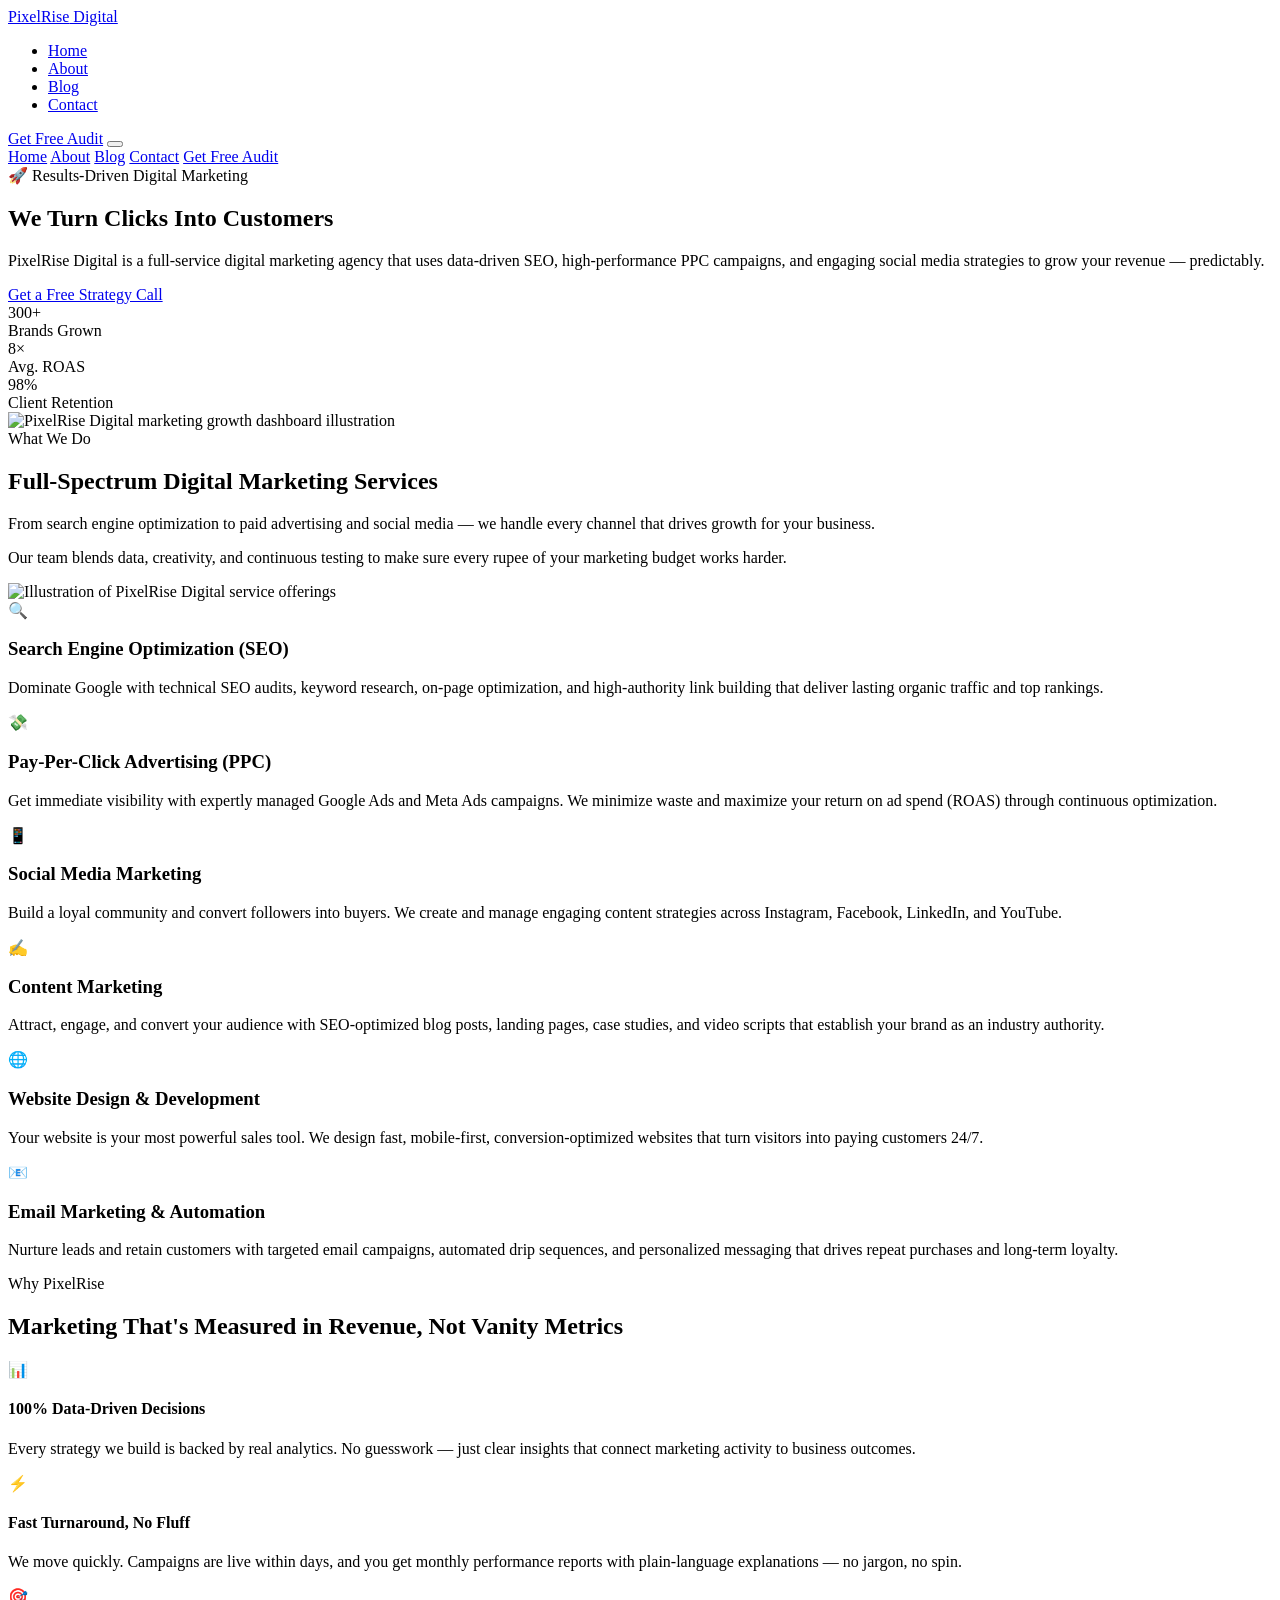
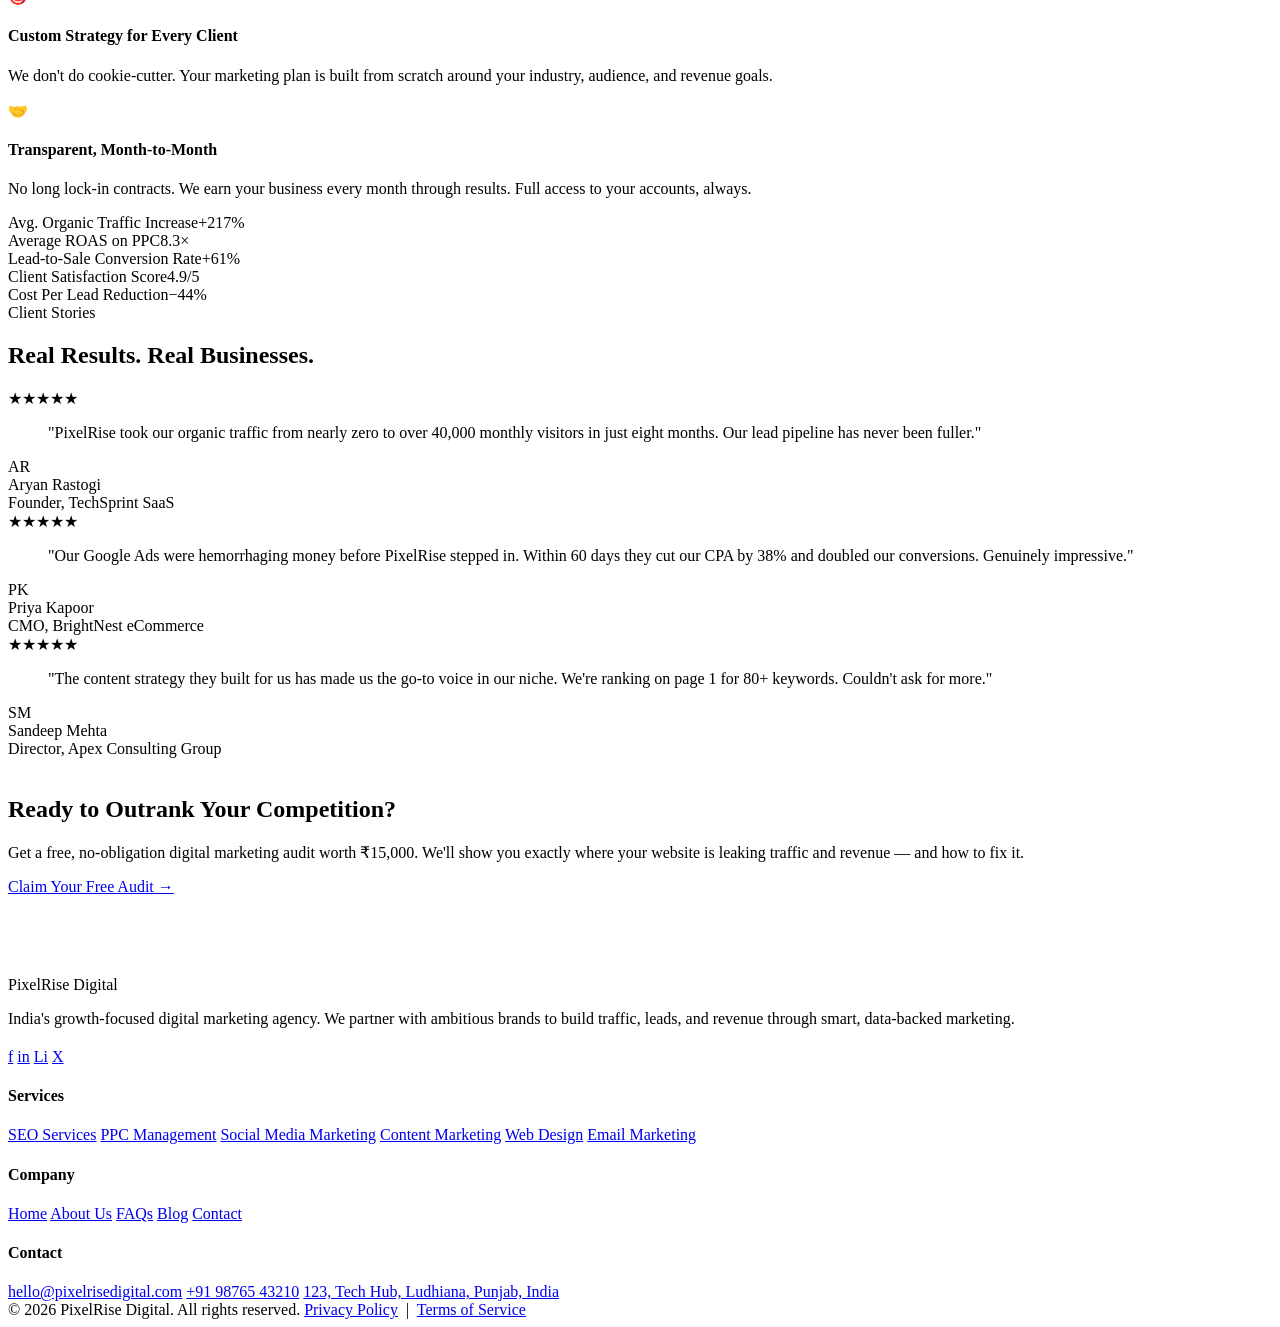
==== index.html @ 0e66df7d "Add files via upload" ====
<!DOCTYPE html>
<html lang="en">
<head>
  <meta charset="UTF-8" />
  <meta name="viewport" content="width=device-width, initial-scale=1.0" />
  <!-- SEO Meta Tags -->
  <title>PixelRise Digital | Top Digital Marketing Agency | SEO, PPC & Social Media</title>
  <meta name="description" content="PixelRise Digital is a leading digital marketing agency offering expert SEO, PPC management, social media marketing, content marketing, and web design services that drive real business growth." />
  <meta name="keywords" content="digital marketing agency, SEO services, PPC management, social media marketing, content marketing, online marketing, search engine optimization, Google Ads, performance marketing, lead generation, digital advertising, brand strategy" />
  <meta name="robots" content="index, follow" />
  <meta name="author" content="PixelRise Digital" />
  <!-- Open Graph -->
  <meta property="og:title" content="PixelRise Digital | Digital Marketing Agency" />
  <meta property="og:description" content="Grow your business with data-driven digital marketing. SEO, PPC, social media, content & more." />
  <meta property="og:type" content="website" />
  <meta property="og:url" content="https://www.pixelrisedigital.com" />
  <!-- Canonical -->
  <link rel="canonical" href="https://www.pixelrisedigital.com/" />
  <!-- Stylesheet -->
  <link rel="stylesheet" href="css/style.css" />
  <!-- Structured Data: Organization -->
  <script type="application/ld+json">
  {
    "@context": "https://schema.org",
    "@type": "Organization",
    "name": "PixelRise Digital",
    "url": "https://www.pixelrisedigital.com",
    "logo": "https://www.pixelrisedigital.com/logo.png",
    "description": "Full-service digital marketing agency specializing in SEO, PPC, social media marketing, and content strategy.",
    "contactPoint": {
      "@type": "ContactPoint",
      "telephone": "+91-98765-43210",
      "contactType": "customer service"
    }
  }
  </script>
</head>
<body>

  <!-- ===== NAVIGATION ===== -->
  <nav>
    <div class="container nav-inner">
      <a href="index.html" class="logo">Pixel<span>Rise</span> Digital</a>
      <ul class="nav-links">
        <li><a href="index.html" class="active">Home</a></li>
        <li><a href="about.html">About</a></li>
        <li><a href="blog.html">Blog</a></li>
        <li><a href="contact.html">Contact</a></li>
      </ul>
      <a href="contact.html" class="btn btn-primary nav-cta">Get Free Audit</a>
      <button class="hamburger" aria-label="Open menu">
        <span></span><span></span><span></span>
      </button>
    </div>
    <div class="mobile-menu">
      <a href="index.html">Home</a>
      <a href="about.html">About</a>
      <a href="blog.html">Blog</a>
      <a href="contact.html">Contact</a>
      <a href="contact.html" class="btn btn-primary" style="margin-top:12px;justify-content:center;">Get Free Audit</a>
    </div>
  </nav>

  <main>

    <!-- ===== HERO ===== -->
    <section class="hero">
      <div class="hero-inner">
        <div class="hero-text">
          <div class="badge">🚀 Results-Driven Digital Marketing</div>
          <h1>We Turn Clicks Into <span>Customers</span></h1>
          <p>PixelRise Digital is a full-service digital marketing agency that uses data-driven SEO, high-performance PPC campaigns, and engaging social media strategies to grow your revenue — predictably.</p>
          <div class="hero-btns">
            <a href="contact.html" class="btn btn-primary">Get a Free Strategy Call</a>
            <a href="about.html" class="btn btn-outline" style="border-color:rgba(255,255,255,.4);color:#fff;">See How We Work</a>
          </div>
          <div class="hero-stats">
            <div class="stat-item">
              <div class="stat-number">300+</div>
              <div class="stat-label">Brands Grown</div>
            </div>
            <div class="stat-item">
              <div class="stat-number">8×</div>
              <div class="stat-label">Avg. ROAS</div>
            </div>
            <div class="stat-item">
              <div class="stat-number">98%</div>
              <div class="stat-label">Client Retention</div>
            </div>
          </div>
        </div>
        <div class="hero-image-wrap">
          <img src="images/hero-illustration.svg" alt="PixelRise Digital marketing growth dashboard illustration" width="600" height="500" />
        </div>
      </div>
    </section>

    <!-- ===== SERVICES ===== -->
    <section class="section">
      <div class="container">
        <div class="services-img-grid">
          <div class="services-img-text">
            <div class="badge">What We Do</div>
            <h2>Full-Spectrum Digital Marketing Services</h2>
            <p>From search engine optimization to paid advertising and social media — we handle every channel that drives growth for your business.</p>
            <p>Our team blends data, creativity, and continuous testing to make sure every rupee of your marketing budget works harder.</p>
          </div>
          <div class="services-img-wrap">
            <img src="images/services-illustration.svg" alt="Illustration of PixelRise Digital service offerings" width="500" height="420" />
          </div>
        </div>

        <div class="services-grid">
          <div class="service-card">
            <div class="service-icon">🔍</div>
            <h3>Search Engine Optimization (SEO)</h3>
            <p>Dominate Google with technical SEO audits, keyword research, on-page optimization, and high-authority link building that deliver lasting organic traffic and top rankings.</p>
          </div>
          <div class="service-card">
            <div class="service-icon">💸</div>
            <h3>Pay-Per-Click Advertising (PPC)</h3>
            <p>Get immediate visibility with expertly managed Google Ads and Meta Ads campaigns. We minimize waste and maximize your return on ad spend (ROAS) through continuous optimization.</p>
          </div>
          <div class="service-card">
            <div class="service-icon">📱</div>
            <h3>Social Media Marketing</h3>
            <p>Build a loyal community and convert followers into buyers. We create and manage engaging content strategies across Instagram, Facebook, LinkedIn, and YouTube.</p>
          </div>
          <div class="service-card">
            <div class="service-icon">✍️</div>
            <h3>Content Marketing</h3>
            <p>Attract, engage, and convert your audience with SEO-optimized blog posts, landing pages, case studies, and video scripts that establish your brand as an industry authority.</p>
          </div>
          <div class="service-card">
            <div class="service-icon">🌐</div>
            <h3>Website Design & Development</h3>
            <p>Your website is your most powerful sales tool. We design fast, mobile-first, conversion-optimized websites that turn visitors into paying customers 24/7.</p>
          </div>
          <div class="service-card">
            <div class="service-icon">📧</div>
            <h3>Email Marketing & Automation</h3>
            <p>Nurture leads and retain customers with targeted email campaigns, automated drip sequences, and personalized messaging that drives repeat purchases and long-term loyalty.</p>
          </div>
        </div>
      </div>
    </section>

    <!-- ===== WHY US ===== -->
    <section class="section section-alt">
      <div class="container">
        <div class="badge">Why PixelRise</div>
        <h2>Marketing That's Measured in Revenue, Not Vanity Metrics</h2>
        <div class="why-grid">
          <div class="why-list">
            <div class="why-item">
              <div class="why-icon">📊</div>
              <div>
                <h4>100% Data-Driven Decisions</h4>
                <p>Every strategy we build is backed by real analytics. No guesswork — just clear insights that connect marketing activity to business outcomes.</p>
              </div>
            </div>
            <div class="why-item">
              <div class="why-icon">⚡</div>
              <div>
                <h4>Fast Turnaround, No Fluff</h4>
                <p>We move quickly. Campaigns are live within days, and you get monthly performance reports with plain-language explanations — no jargon, no spin.</p>
              </div>
            </div>
            <div class="why-item">
              <div class="why-icon">🎯</div>
              <div>
                <h4>Custom Strategy for Every Client</h4>
                <p>We don't do cookie-cutter. Your marketing plan is built from scratch around your industry, audience, and revenue goals.</p>
              </div>
            </div>
            <div class="why-item">
              <div class="why-icon">🤝</div>
              <div>
                <h4>Transparent, Month-to-Month</h4>
                <p>No long lock-in contracts. We earn your business every month through results. Full access to your accounts, always.</p>
              </div>
            </div>
          </div>
          <div class="why-visual">
            <div class="result-row"><span class="result-label">Avg. Organic Traffic Increase</span><span class="result-val">+217%</span></div>
            <div class="result-row"><span class="result-label">Average ROAS on PPC</span><span class="result-val">8.3×</span></div>
            <div class="result-row"><span class="result-label">Lead-to-Sale Conversion Rate</span><span class="result-val">+61%</span></div>
            <div class="result-row"><span class="result-label">Client Satisfaction Score</span><span class="result-val">4.9/5</span></div>
            <div class="result-row"><span class="result-label">Cost Per Lead Reduction</span><span class="result-val">−44%</span></div>
          </div>
        </div>
      </div>
    </section>

    <!-- ===== TESTIMONIALS ===== -->
    <section class="section">
      <div class="container">
        <div class="badge">Client Stories</div>
        <h2>Real Results. Real Businesses.</h2>
        <div class="testimonials-grid">
          <div class="testi-card">
            <div class="stars">★★★★★</div>
            <blockquote>"PixelRise took our organic traffic from nearly zero to over 40,000 monthly visitors in just eight months. Our lead pipeline has never been fuller."</blockquote>
            <div class="testi-author">
              <div class="avatar">AR</div>
              <div>
                <div class="testi-name">Aryan Rastogi</div>
                <div class="testi-role">Founder, TechSprint SaaS</div>
              </div>
            </div>
          </div>
          <div class="testi-card">
            <div class="stars">★★★★★</div>
            <blockquote>"Our Google Ads were hemorrhaging money before PixelRise stepped in. Within 60 days they cut our CPA by 38% and doubled our conversions. Genuinely impressive."</blockquote>
            <div class="testi-author">
              <div class="avatar">PK</div>
              <div>
                <div class="testi-name">Priya Kapoor</div>
                <div class="testi-role">CMO, BrightNest eCommerce</div>
              </div>
            </div>
          </div>
          <div class="testi-card">
            <div class="stars">★★★★★</div>
            <blockquote>"The content strategy they built for us has made us the go-to voice in our niche. We're ranking on page 1 for 80+ keywords. Couldn't ask for more."</blockquote>
            <div class="testi-author">
              <div class="avatar">SM</div>
              <div>
                <div class="testi-name">Sandeep Mehta</div>
                <div class="testi-role">Director, Apex Consulting Group</div>
              </div>
            </div>
          </div>
        </div>
      </div>
    </section>

    <!-- ===== CTA BANNER ===== -->
    <div class="container" style="padding-bottom:80px;">
      <div class="cta-banner">
        <div class="badge" style="background:rgba(255,255,255,.1);color:#fff;">Limited Spots Available</div>
        <h2>Ready to Outrank Your Competition?</h2>
        <p>Get a free, no-obligation digital marketing audit worth ₹15,000. We'll show you exactly where your website is leaking traffic and revenue — and how to fix it.</p>
        <a href="contact.html" class="btn btn-primary">Claim Your Free Audit →</a>
      </div>
    </div>

  </main>

  <!-- ===== FOOTER ===== -->
  <footer>
    <div class="container">
      <div class="footer-grid">
        <div class="footer-brand">
          <span class="logo">Pixel<span>Rise</span> Digital</span>
          <p>India's growth-focused digital marketing agency. We partner with ambitious brands to build traffic, leads, and revenue through smart, data-backed marketing.</p>
          <div class="social-links" style="margin-top:20px;">
            <a href="#" class="social-link" aria-label="Facebook">f</a>
            <a href="#" class="social-link" aria-label="Instagram">in</a>
            <a href="#" class="social-link" aria-label="LinkedIn">Li</a>
            <a href="#" class="social-link" aria-label="Twitter">X</a>
          </div>
        </div>
        <div class="footer-col">
          <h4>Services</h4>
          <a href="index.html#services">SEO Services</a>
          <a href="index.html#services">PPC Management</a>
          <a href="index.html#services">Social Media Marketing</a>
          <a href="index.html#services">Content Marketing</a>
          <a href="index.html#services">Web Design</a>
          <a href="index.html#services">Email Marketing</a>
        </div>
        <div class="footer-col">
          <h4>Company</h4>
          <a href="index.html">Home</a>
          <a href="about.html">About Us</a>
          <a href="about.html#faq">FAQs</a>
          <a href="blog.html">Blog</a>
          <a href="contact.html">Contact</a>
        </div>
        <div class="footer-col">
          <h4>Contact</h4>
          <a href="mailto:hello@pixelrisedigital.com">hello@pixelrisedigital.com</a>
          <a href="tel:+919876543210">+91 98765 43210</a>
          <a href="#">123, Tech Hub, Ludhiana, Punjab, India</a>
        </div>
      </div>
      <div class="footer-bottom">
        <span>© 2026 PixelRise Digital. All rights reserved.</span>
        <span>
          <a href="#">Privacy Policy</a> &nbsp;|&nbsp; <a href="#">Terms of Service</a>
        </span>
      </div>
    </div>
  </footer>

  <script src="js/main.js"></script>
</body>
</html>
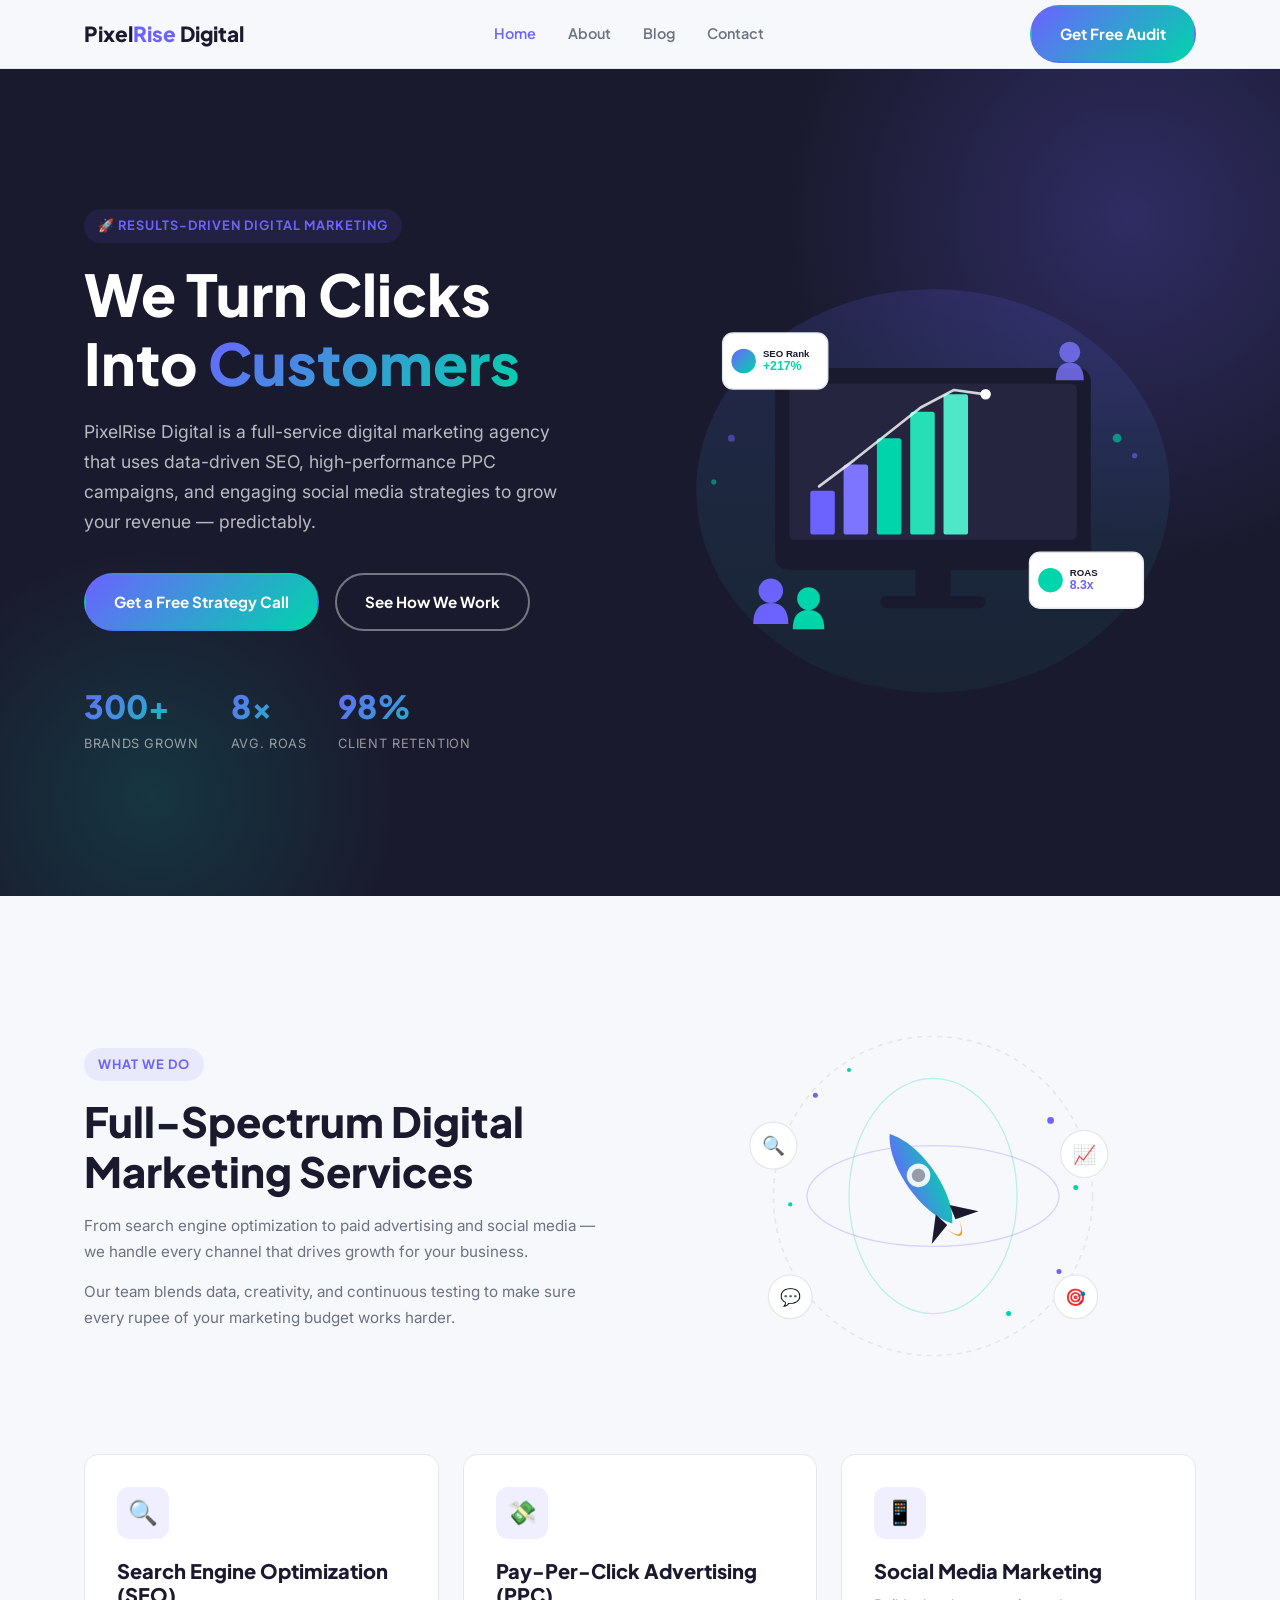
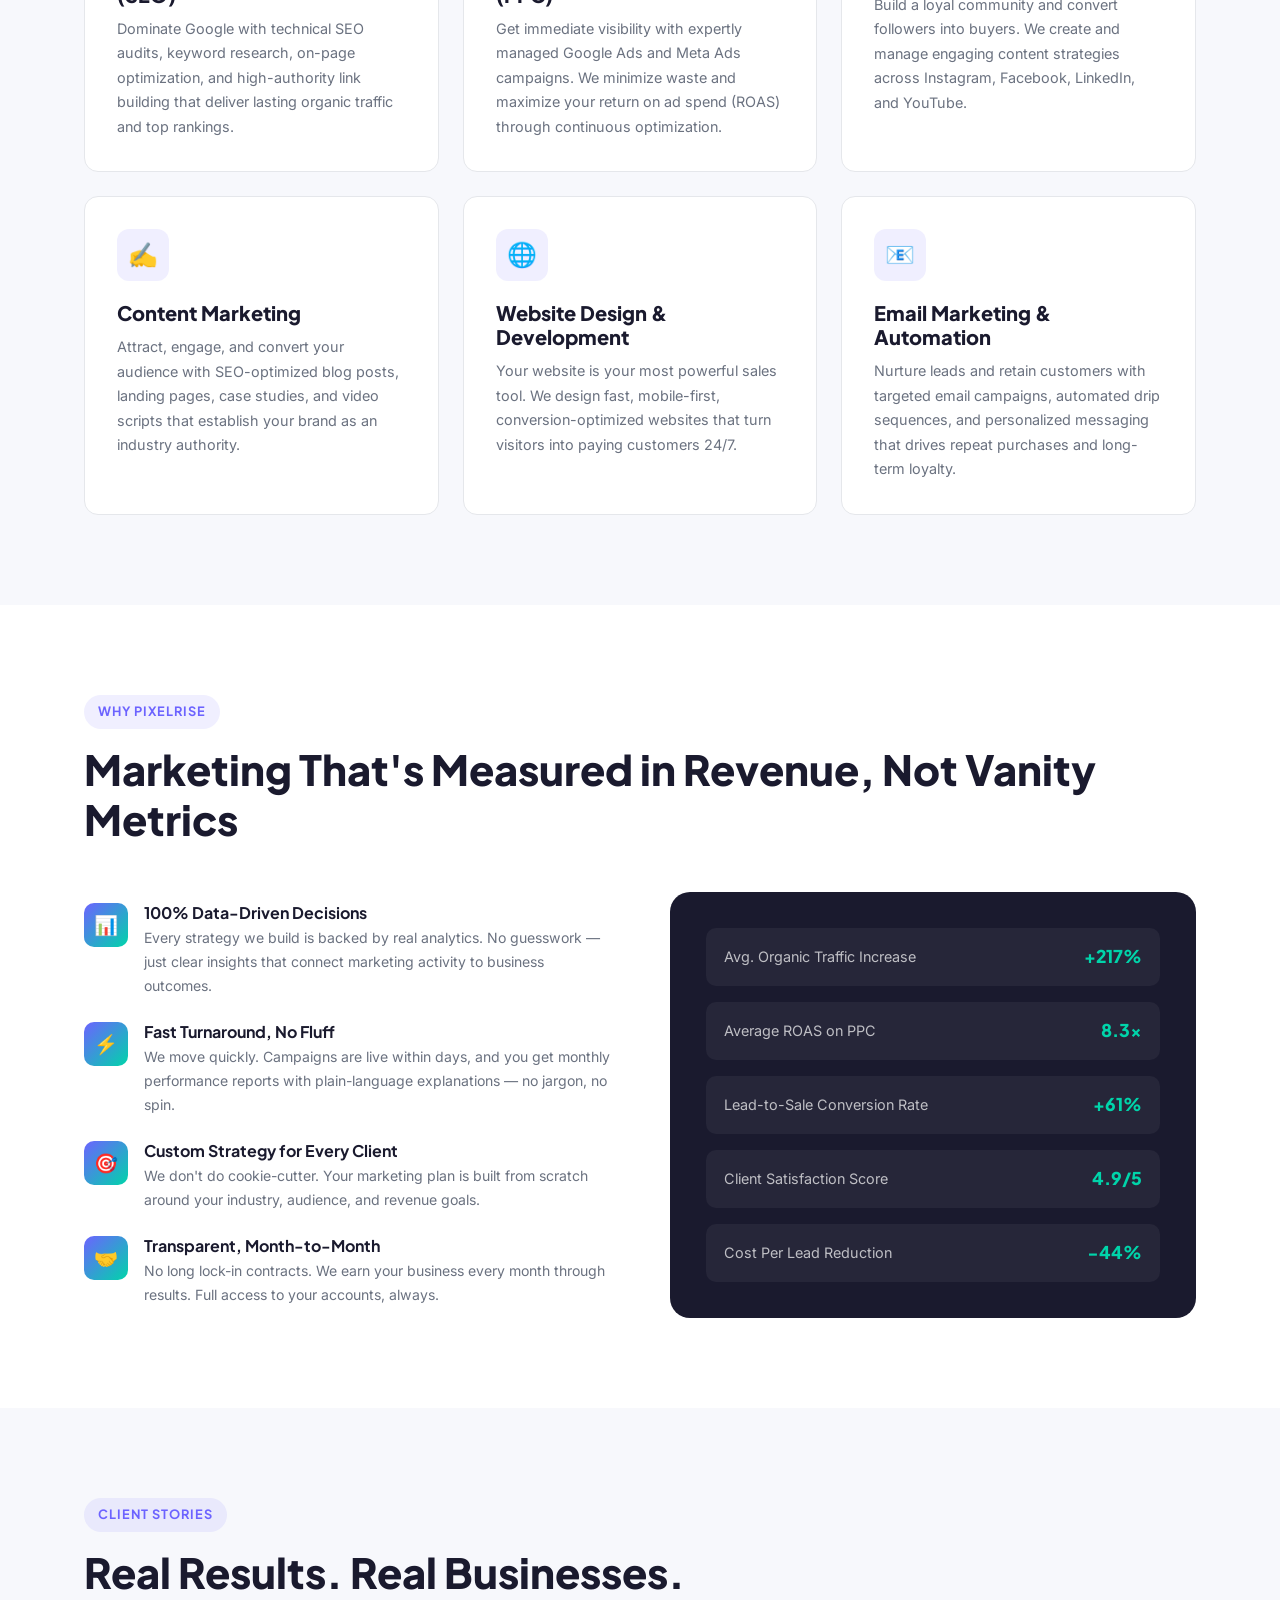
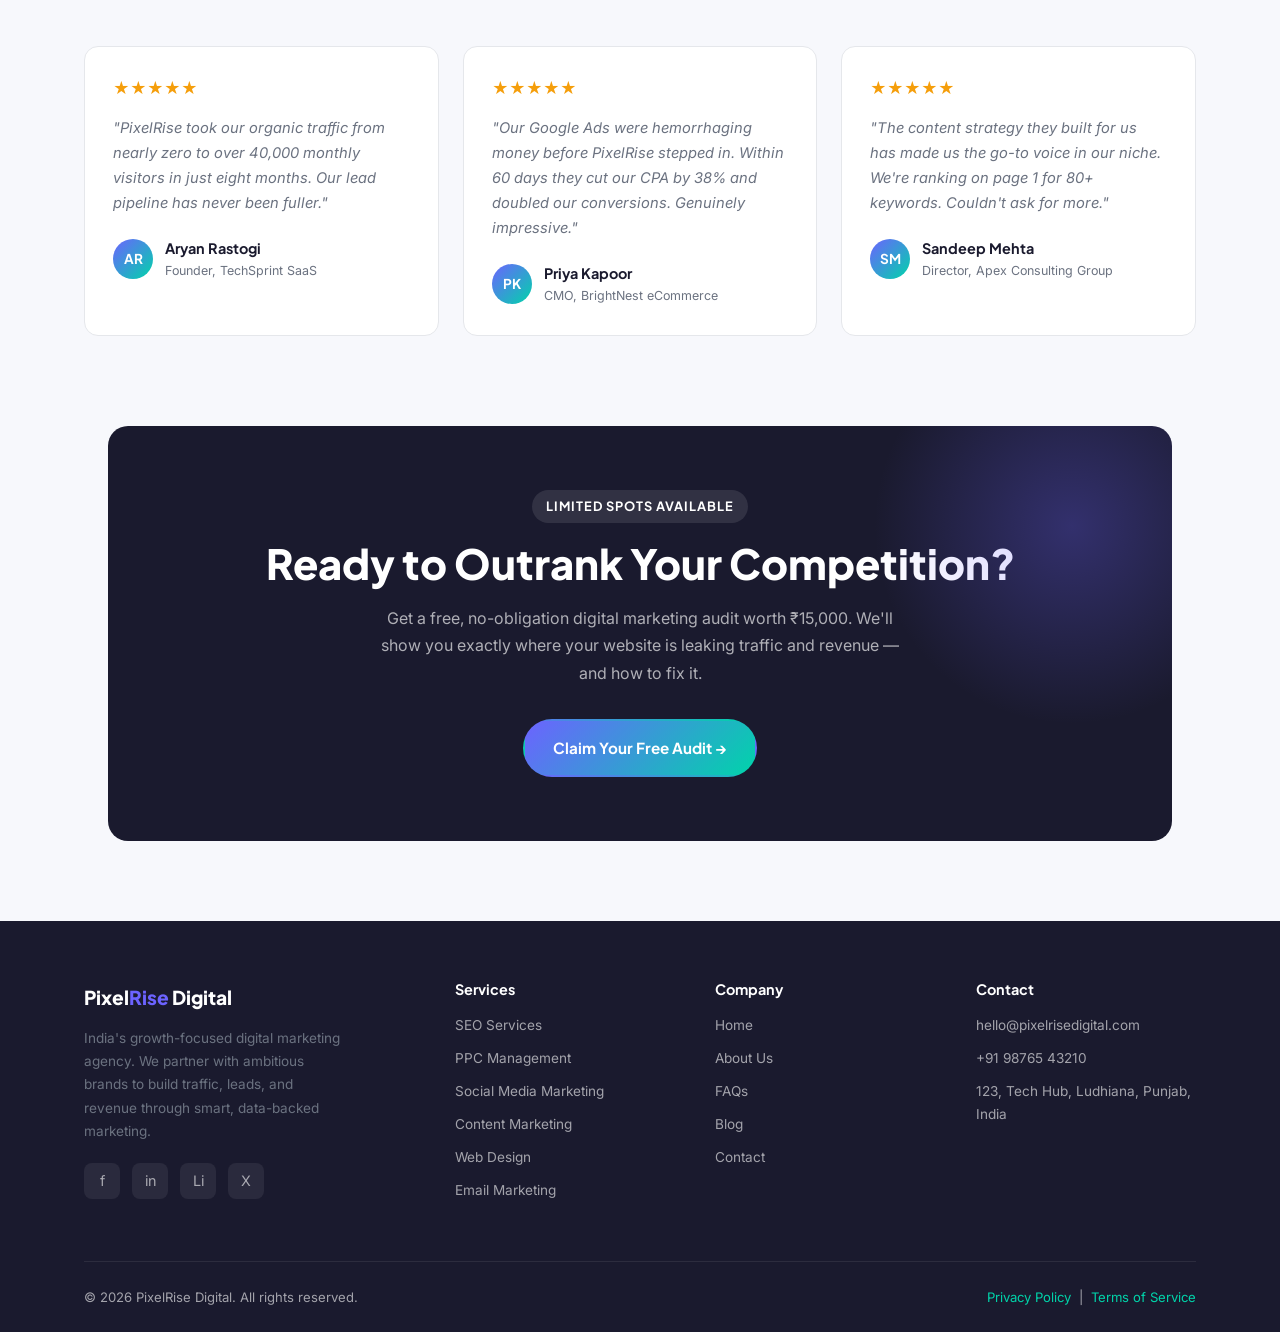
==== commit 3b508f4b: "Add files via upload" ====
--- a/index.html
+++ b/index.html
@@ -1,299 +1,1105 @@
-<!DOCTYPE html>
-<html lang="en">
-<head>
-  <meta charset="UTF-8" />
-  <meta name="viewport" content="width=device-width, initial-scale=1.0" />
-  <!-- SEO Meta Tags -->
-  <title>PixelRise Digital | Top Digital Marketing Agency | SEO, PPC & Social Media</title>
-  <meta name="description" content="PixelRise Digital is a leading digital marketing agency offering expert SEO, PPC management, social media marketing, content marketing, and web design services that drive real business growth." />
-  <meta name="keywords" content="digital marketing agency, SEO services, PPC management, social media marketing, content marketing, online marketing, search engine optimization, Google Ads, performance marketing, lead generation, digital advertising, brand strategy" />
-  <meta name="robots" content="index, follow" />
-  <meta name="author" content="PixelRise Digital" />
-  <!-- Open Graph -->
-  <meta property="og:title" content="PixelRise Digital | Digital Marketing Agency" />
-  <meta property="og:description" content="Grow your business with data-driven digital marketing. SEO, PPC, social media, content & more." />
-  <meta property="og:type" content="website" />
-  <meta property="og:url" content="https://www.pixelrisedigital.com" />
-  <!-- Canonical -->
-  <link rel="canonical" href="https://www.pixelrisedigital.com/" />
-  <!-- Stylesheet -->
-  <link rel="stylesheet" href="css/style.css" />
-  <!-- Structured Data: Organization -->
-  <script type="application/ld+json">
-  {
-    "@context": "https://schema.org",
-    "@type": "Organization",
-    "name": "PixelRise Digital",
-    "url": "https://www.pixelrisedigital.com",
-    "logo": "https://www.pixelrisedigital.com/logo.png",
-    "description": "Full-service digital marketing agency specializing in SEO, PPC, social media marketing, and content strategy.",
-    "contactPoint": {
-      "@type": "ContactPoint",
-      "telephone": "+91-98765-43210",
-      "contactType": "customer service"
-    }
-  }
-  </script>
-</head>
-<body>
-
-  <!-- ===== NAVIGATION ===== -->
-  <nav>
-    <div class="container nav-inner">
-      <a href="index.html" class="logo">Pixel<span>Rise</span> Digital</a>
-      <ul class="nav-links">
-        <li><a href="index.html" class="active">Home</a></li>
-        <li><a href="about.html">About</a></li>
-        <li><a href="blog.html">Blog</a></li>
-        <li><a href="contact.html">Contact</a></li>
-      </ul>
-      <a href="contact.html" class="btn btn-primary nav-cta">Get Free Audit</a>
-      <button class="hamburger" aria-label="Open menu">
-        <span></span><span></span><span></span>
-      </button>
-    </div>
-    <div class="mobile-menu">
-      <a href="index.html">Home</a>
-      <a href="about.html">About</a>
-      <a href="blog.html">Blog</a>
-      <a href="contact.html">Contact</a>
-      <a href="contact.html" class="btn btn-primary" style="margin-top:12px;justify-content:center;">Get Free Audit</a>
-    </div>
-  </nav>
-
-  <main>
-
-    <!-- ===== HERO ===== -->
-    <section class="hero">
-      <div class="hero-inner">
-        <div class="hero-text">
-          <div class="badge">🚀 Results-Driven Digital Marketing</div>
-          <h1>We Turn Clicks Into <span>Customers</span></h1>
-          <p>PixelRise Digital is a full-service digital marketing agency that uses data-driven SEO, high-performance PPC campaigns, and engaging social media strategies to grow your revenue — predictably.</p>
-          <div class="hero-btns">
-            <a href="contact.html" class="btn btn-primary">Get a Free Strategy Call</a>
-            <a href="about.html" class="btn btn-outline" style="border-color:rgba(255,255,255,.4);color:#fff;">See How We Work</a>
-          </div>
-          <div class="hero-stats">
-            <div class="stat-item">
-              <div class="stat-number">300+</div>
-              <div class="stat-label">Brands Grown</div>
-            </div>
-            <div class="stat-item">
-              <div class="stat-number">8×</div>
-              <div class="stat-label">Avg. ROAS</div>
-            </div>
-            <div class="stat-item">
-              <div class="stat-number">98%</div>
-              <div class="stat-label">Client Retention</div>
-            </div>
-          </div>
-        </div>
-        <div class="hero-image-wrap">
-          <img src="images/hero-illustration.svg" alt="PixelRise Digital marketing growth dashboard illustration" width="600" height="500" />
-        </div>
-      </div>
-    </section>
-
-    <!-- ===== SERVICES ===== -->
-    <section class="section">
-      <div class="container">
-        <div class="services-img-grid">
-          <div class="services-img-text">
-            <div class="badge">What We Do</div>
-            <h2>Full-Spectrum Digital Marketing Services</h2>
-            <p>From search engine optimization to paid advertising and social media — we handle every channel that drives growth for your business.</p>
-            <p>Our team blends data, creativity, and continuous testing to make sure every rupee of your marketing budget works harder.</p>
-          </div>
-          <div class="services-img-wrap">
-            <img src="images/services-illustration.svg" alt="Illustration of PixelRise Digital service offerings" width="500" height="420" />
-          </div>
-        </div>
-
-        <div class="services-grid">
-          <div class="service-card">
-            <div class="service-icon">🔍</div>
-            <h3>Search Engine Optimization (SEO)</h3>
-            <p>Dominate Google with technical SEO audits, keyword research, on-page optimization, and high-authority link building that deliver lasting organic traffic and top rankings.</p>
-          </div>
-          <div class="service-card">
-            <div class="service-icon">💸</div>
-            <h3>Pay-Per-Click Advertising (PPC)</h3>
-            <p>Get immediate visibility with expertly managed Google Ads and Meta Ads campaigns. We minimize waste and maximize your return on ad spend (ROAS) through continuous optimization.</p>
-          </div>
-          <div class="service-card">
-            <div class="service-icon">📱</div>
-            <h3>Social Media Marketing</h3>
-            <p>Build a loyal community and convert followers into buyers. We create and manage engaging content strategies across Instagram, Facebook, LinkedIn, and YouTube.</p>
-          </div>
-          <div class="service-card">
-            <div class="service-icon">✍️</div>
-            <h3>Content Marketing</h3>
-            <p>Attract, engage, and convert your audience with SEO-optimized blog posts, landing pages, case studies, and video scripts that establish your brand as an industry authority.</p>
-          </div>
-          <div class="service-card">
-            <div class="service-icon">🌐</div>
-            <h3>Website Design & Development</h3>
-            <p>Your website is your most powerful sales tool. We design fast, mobile-first, conversion-optimized websites that turn visitors into paying customers 24/7.</p>
-          </div>
-          <div class="service-card">
-            <div class="service-icon">📧</div>
-            <h3>Email Marketing & Automation</h3>
-            <p>Nurture leads and retain customers with targeted email campaigns, automated drip sequences, and personalized messaging that drives repeat purchases and long-term loyalty.</p>
-          </div>
-        </div>
-      </div>
-    </section>
-
-    <!-- ===== WHY US ===== -->
-    <section class="section section-alt">
-      <div class="container">
-        <div class="badge">Why PixelRise</div>
-        <h2>Marketing That's Measured in Revenue, Not Vanity Metrics</h2>
-        <div class="why-grid">
-          <div class="why-list">
-            <div class="why-item">
-              <div class="why-icon">📊</div>
-              <div>
-                <h4>100% Data-Driven Decisions</h4>
-                <p>Every strategy we build is backed by real analytics. No guesswork — just clear insights that connect marketing activity to business outcomes.</p>
-              </div>
-            </div>
-            <div class="why-item">
-              <div class="why-icon">⚡</div>
-              <div>
-                <h4>Fast Turnaround, No Fluff</h4>
-                <p>We move quickly. Campaigns are live within days, and you get monthly performance reports with plain-language explanations — no jargon, no spin.</p>
-              </div>
-            </div>
-            <div class="why-item">
-              <div class="why-icon">🎯</div>
-              <div>
-                <h4>Custom Strategy for Every Client</h4>
-                <p>We don't do cookie-cutter. Your marketing plan is built from scratch around your industry, audience, and revenue goals.</p>
-              </div>
-            </div>
-            <div class="why-item">
-              <div class="why-icon">🤝</div>
-              <div>
-                <h4>Transparent, Month-to-Month</h4>
-                <p>No long lock-in contracts. We earn your business every month through results. Full access to your accounts, always.</p>
-              </div>
-            </div>
-          </div>
-          <div class="why-visual">
-            <div class="result-row"><span class="result-label">Avg. Organic Traffic Increase</span><span class="result-val">+217%</span></div>
-            <div class="result-row"><span class="result-label">Average ROAS on PPC</span><span class="result-val">8.3×</span></div>
-            <div class="result-row"><span class="result-label">Lead-to-Sale Conversion Rate</span><span class="result-val">+61%</span></div>
-            <div class="result-row"><span class="result-label">Client Satisfaction Score</span><span class="result-val">4.9/5</span></div>
-            <div class="result-row"><span class="result-label">Cost Per Lead Reduction</span><span class="result-val">−44%</span></div>
-          </div>
-        </div>
-      </div>
-    </section>
-
-    <!-- ===== TESTIMONIALS ===== -->
-    <section class="section">
-      <div class="container">
-        <div class="badge">Client Stories</div>
-        <h2>Real Results. Real Businesses.</h2>
-        <div class="testimonials-grid">
-          <div class="testi-card">
-            <div class="stars">★★★★★</div>
-            <blockquote>"PixelRise took our organic traffic from nearly zero to over 40,000 monthly visitors in just eight months. Our lead pipeline has never been fuller."</blockquote>
-            <div class="testi-author">
-              <div class="avatar">AR</div>
-              <div>
-                <div class="testi-name">Aryan Rastogi</div>
-                <div class="testi-role">Founder, TechSprint SaaS</div>
-              </div>
-            </div>
-          </div>
-          <div class="testi-card">
-            <div class="stars">★★★★★</div>
-            <blockquote>"Our Google Ads were hemorrhaging money before PixelRise stepped in. Within 60 days they cut our CPA by 38% and doubled our conversions. Genuinely impressive."</blockquote>
-            <div class="testi-author">
-              <div class="avatar">PK</div>
-              <div>
-                <div class="testi-name">Priya Kapoor</div>
-                <div class="testi-role">CMO, BrightNest eCommerce</div>
-              </div>
-            </div>
-          </div>
-          <div class="testi-card">
-            <div class="stars">★★★★★</div>
-            <blockquote>"The content strategy they built for us has made us the go-to voice in our niche. We're ranking on page 1 for 80+ keywords. Couldn't ask for more."</blockquote>
-            <div class="testi-author">
-              <div class="avatar">SM</div>
-              <div>
-                <div class="testi-name">Sandeep Mehta</div>
-                <div class="testi-role">Director, Apex Consulting Group</div>
-              </div>
-            </div>
-          </div>
-        </div>
-      </div>
-    </section>
-
-    <!-- ===== CTA BANNER ===== -->
-    <div class="container" style="padding-bottom:80px;">
-      <div class="cta-banner">
-        <div class="badge" style="background:rgba(255,255,255,.1);color:#fff;">Limited Spots Available</div>
-        <h2>Ready to Outrank Your Competition?</h2>
-        <p>Get a free, no-obligation digital marketing audit worth ₹15,000. We'll show you exactly where your website is leaking traffic and revenue — and how to fix it.</p>
-        <a href="contact.html" class="btn btn-primary">Claim Your Free Audit →</a>
-      </div>
-    </div>
-
-  </main>
-
-  <!-- ===== FOOTER ===== -->
-  <footer>
-    <div class="container">
-      <div class="footer-grid">
-        <div class="footer-brand">
-          <span class="logo">Pixel<span>Rise</span> Digital</span>
-          <p>India's growth-focused digital marketing agency. We partner with ambitious brands to build traffic, leads, and revenue through smart, data-backed marketing.</p>
-          <div class="social-links" style="margin-top:20px;">
-            <a href="#" class="social-link" aria-label="Facebook">f</a>
-            <a href="#" class="social-link" aria-label="Instagram">in</a>
-            <a href="#" class="social-link" aria-label="LinkedIn">Li</a>
-            <a href="#" class="social-link" aria-label="Twitter">X</a>
-          </div>
-        </div>
-        <div class="footer-col">
-          <h4>Services</h4>
-          <a href="index.html#services">SEO Services</a>
-          <a href="index.html#services">PPC Management</a>
-          <a href="index.html#services">Social Media Marketing</a>
-          <a href="index.html#services">Content Marketing</a>
-          <a href="index.html#services">Web Design</a>
-          <a href="index.html#services">Email Marketing</a>
-        </div>
-        <div class="footer-col">
-          <h4>Company</h4>
-          <a href="index.html">Home</a>
-          <a href="about.html">About Us</a>
-          <a href="about.html#faq">FAQs</a>
-          <a href="blog.html">Blog</a>
-          <a href="contact.html">Contact</a>
-        </div>
-        <div class="footer-col">
-          <h4>Contact</h4>
-          <a href="mailto:hello@pixelrisedigital.com">hello@pixelrisedigital.com</a>
-          <a href="tel:+919876543210">+91 98765 43210</a>
-          <a href="#">123, Tech Hub, Ludhiana, Punjab, India</a>
-        </div>
-      </div>
-      <div class="footer-bottom">
-        <span>© 2026 PixelRise Digital. All rights reserved.</span>
-        <span>
-          <a href="#">Privacy Policy</a> &nbsp;|&nbsp; <a href="#">Terms of Service</a>
-        </span>
-      </div>
-    </div>
-  </footer>
-
-  <script src="js/main.js"></script>
-</body>
-</html>
+<!DOCTYPE html>
+<html lang="en">
+<head>
+  <meta charset="UTF-8" />
+  <meta name="viewport" content="width=device-width, initial-scale=1.0" />
+  <title>PixelRise Digital | Top Digital Marketing Agency | SEO, PPC & Social Media</title>
+  <meta name="description" content="PixelRise Digital is a leading digital marketing agency offering expert SEO, PPC management, social media marketing, content marketing, and web design services that drive real business growth." />
+  <meta name="keywords" content="digital marketing agency, SEO services, PPC management, social media marketing, content marketing, online marketing, search engine optimization, Google Ads, performance marketing, lead generation, digital advertising, brand strategy" />
+  <meta name="robots" content="index, follow" />
+  <meta name="author" content="PixelRise Digital" />
+  <meta property="og:title" content="PixelRise Digital | Digital Marketing Agency" />
+  <meta property="og:description" content="Grow your business with data-driven digital marketing. SEO, PPC, social media, content & more." />
+  <meta property="og:type" content="website" />
+  <meta property="og:url" content="https://www.pixelrisedigital.com" />
+  <link rel="canonical" href="https://www.pixelrisedigital.com/" />
+  
+  <style>
+    /* =============================================
+       PixelRise Digital — Global Styles
+       ============================================= */
+
+    /* Google Fonts */
+    @import url('https://fonts.googleapis.com/css2?family=Plus+Jakarta+Sans:wght@400;500;600;700;800&family=Inter:wght@300;400;500;600&display=swap');
+
+    /* ---- CSS Variables ---- */
+    :root {
+      --primary:    #1a1a2e;   /* deep navy */
+      --accent:     #6c63ff;   /* electric violet */
+      --accent2:    #00d4aa;   /* mint green */
+      --surface:    #f7f8fc;   /* off-white */
+      --card:       #ffffff;
+      --text:       #1a1a2e;
+      --muted:      #6b7280;
+      --border:     #e5e7eb;
+      --gradient:   linear-gradient(135deg, #6c63ff 0%, #00d4aa 100%);
+      --shadow:     0 4px 24px rgba(108,99,255,.12);
+      --radius:     14px;
+      --font-head:  'Plus Jakarta Sans', sans-serif;
+      --font-body:  'Inter', sans-serif;
+    }
+
+    /* ---- Reset ---- */
+    *, *::before, *::after { box-sizing: border-box; margin: 0; padding: 0; }
+    html { scroll-behavior: smooth; }
+    body {
+      font-family: var(--font-body);
+      color: var(--text);
+      background: var(--surface);
+      line-height: 1.7;
+      font-size: 16px;
+    }
+    img { max-width: 100%; display: block; }
+    a { text-decoration: none; color: inherit; }
+    ul { list-style: none; }
+
+    /* ---- Typography ---- */
+    h1,h2,h3,h4,h5 { font-family: var(--font-head); font-weight: 800; line-height: 1.2; }
+    h1 { font-size: clamp(2.2rem, 5vw, 3.6rem); }
+    h2 { font-size: clamp(1.7rem, 3.5vw, 2.6rem); }
+    h3 { font-size: 1.25rem; }
+    p  { color: var(--muted); }
+
+    /* ---- Utility ---- */
+    .container { max-width: 1160px; margin: 0 auto; padding: 0 24px; }
+    .section    { padding: 90px 0; }
+    .section-alt { background: var(--card); }
+
+    .badge {
+      display: inline-block;
+      background: rgba(108,99,255,.1);
+      color: var(--accent);
+      font-family: var(--font-head);
+      font-size: .8rem;
+      font-weight: 700;
+      letter-spacing: .08em;
+      text-transform: uppercase;
+      padding: 6px 14px;
+      border-radius: 50px;
+      margin-bottom: 16px;
+    }
+
+    .btn {
+      display: inline-flex;
+      align-items: center;
+      gap: 8px;
+      font-family: var(--font-head);
+      font-weight: 700;
+      font-size: .95rem;
+      padding: 14px 28px;
+      border-radius: 50px;
+      cursor: pointer;
+      transition: all .25s ease;
+      border: 2px solid transparent;
+    }
+    .btn-primary {
+      background: var(--gradient);
+      color: #fff;
+    }
+    .btn-primary:hover { opacity: .88; transform: translateY(-2px); box-shadow: var(--shadow); }
+    .btn-outline {
+      background: transparent;
+      border-color: var(--accent);
+      color: var(--accent);
+    }
+    .btn-outline:hover { background: var(--accent); color: #fff; transform: translateY(-2px); }
+
+    /* ---- NAV ---- */
+    nav {
+      position: fixed;
+      top: 0; left: 0; right: 0;
+      z-index: 999;
+      background: rgba(247,248,252,.95);
+      backdrop-filter: blur(12px);
+      border-bottom: 1px solid var(--border);
+    }
+    .nav-inner {
+      display: flex;
+      align-items: center;
+      justify-content: space-between;
+      height: 68px;
+    }
+    .logo {
+      font-family: var(--font-head);
+      font-weight: 800;
+      font-size: 1.3rem;
+      color: var(--primary);
+    }
+    .logo span { color: var(--accent); }
+    .nav-links { display: flex; gap: 32px; align-items: center; }
+    .nav-links a {
+      font-family: var(--font-head);
+      font-weight: 600;
+      font-size: .9rem;
+      color: var(--muted);
+      transition: color .2s;
+    }
+    .nav-links a:hover, .nav-links a.active { color: var(--accent); }
+    .nav-cta { margin-left: 16px; }
+
+    /* Hamburger */
+    .hamburger {
+      display: none;
+      flex-direction: column;
+      gap: 5px;
+      background: none;
+      border: none;
+      cursor: pointer;
+      padding: 4px;
+    }
+    .hamburger span {
+      display: block;
+      width: 24px;
+      height: 2px;
+      background: var(--primary);
+      border-radius: 2px;
+      transition: all .3s;
+    }
+    .mobile-menu {
+      display: none;
+      flex-direction: column;
+      gap: 0;
+      background: var(--card);
+      border-top: 1px solid var(--border);
+      padding: 16px 24px 24px;
+    }
+    .mobile-menu a {
+      font-family: var(--font-head);
+      font-weight: 600;
+      font-size: 1rem;
+      padding: 12px 0;
+      border-bottom: 1px solid var(--border);
+      color: var(--text);
+    }
+    .mobile-menu a:last-child { border-bottom: none; }
+    .mobile-menu.open { display: flex; }
+
+    /* ---- PAGE PADDING ---- */
+    main { padding-top: 68px; }
+
+    /* ---- IMAGE SECTIONS ---- */
+    .hero-image-wrap {
+      display: flex;
+      align-items: center;
+      justify-content: center;
+    }
+    .hero-image-wrap img { width: 100%; max-width: 560px; }
+
+    .services-img-grid {
+      display: grid;
+      grid-template-columns: 1fr 1fr;
+      gap: 60px;
+      align-items: center;
+      margin-bottom: 48px;
+    }
+    .services-img-wrap { display: flex; align-items: center; justify-content: center; }
+    .services-img-wrap img { width: 100%; max-width: 420px; }
+    .services-img-text h2 { margin-bottom: 16px; }
+    .services-img-text p { margin-bottom: 14px; font-size: .95rem; }
+
+    .about-img-wrap { display: flex; align-items: center; justify-content: center; }
+    .about-img-wrap img { width: 100%; max-width: 480px; }
+
+    /* ============================================
+       HOME PAGE
+       ============================================ */
+
+    /* Hero */
+    .hero {
+      min-height: 92vh;
+      display: flex;
+      align-items: center;
+      background: var(--primary);
+      position: relative;
+      overflow: hidden;
+    }
+    .hero::before {
+      content: '';
+      position: absolute;
+      top: -200px; right: -200px;
+      width: 700px; height: 700px;
+      border-radius: 50%;
+      background: radial-gradient(circle, rgba(108,99,255,.25) 0%, transparent 70%);
+    }
+    .hero::after {
+      content: '';
+      position: absolute;
+      bottom: -150px; left: -100px;
+      width: 500px; height: 500px;
+      border-radius: 50%;
+      background: radial-gradient(circle, rgba(0,212,170,.15) 0%, transparent 70%);
+    }
+    .hero-inner {
+      display: grid;
+      grid-template-columns: 1fr 1fr;
+      gap: 60px;
+      align-items: center;
+      position: relative;
+      z-index: 2;
+      padding: 80px 24px;
+      max-width: 1160px;
+      margin: 0 auto;
+      width: 100%;
+    }
+    .hero-text h1 { color: #fff; margin-bottom: 20px; }
+    .hero-text h1 span {
+      background: var(--gradient);
+      -webkit-background-clip: text;
+      -webkit-text-fill-color: transparent;
+      background-clip: text;
+    }
+    .hero-text p { color: rgba(255,255,255,.7); font-size: 1.1rem; margin-bottom: 36px; max-width: 500px; }
+    .hero-btns { display: flex; gap: 16px; flex-wrap: wrap; }
+    .hero-stats {
+      display: flex;
+      gap: 32px;
+      margin-top: 48px;
+    }
+    .stat-item { text-align: left; }
+    .stat-number {
+      font-family: var(--font-head);
+      font-size: 2rem;
+      font-weight: 800;
+      background: var(--gradient);
+      -webkit-background-clip: text;
+      -webkit-text-fill-color: transparent;
+      background-clip: text;
+    }
+    .stat-label { color: rgba(255,255,255,.55); font-size: .8rem; text-transform: uppercase; letter-spacing: .05em; }
+
+    /* Hero Visual */
+    .hero-visual {
+      display: grid;
+      grid-template-columns: 1fr 1fr;
+      gap: 16px;
+    }
+    .hero-card {
+      background: rgba(255,255,255,.06);
+      border: 1px solid rgba(255,255,255,.1);
+      border-radius: var(--radius);
+      padding: 20px;
+      backdrop-filter: blur(6px);
+    }
+    .hero-card:first-child { grid-column: span 2; }
+    .hero-card h4 { color: #fff; font-size: .9rem; margin-bottom: 8px; }
+    .hero-card .metric {
+      font-family: var(--font-head);
+      font-size: 1.6rem;
+      font-weight: 800;
+      color: var(--accent2);
+    }
+    .hero-card p { color: rgba(255,255,255,.5); font-size: .8rem; margin-top: 4px; }
+    .progress-bar {
+      height: 6px;
+      background: rgba(255,255,255,.1);
+      border-radius: 3px;
+      margin-top: 10px;
+      overflow: hidden;
+    }
+    .progress-fill {
+      height: 100%;
+      border-radius: 3px;
+      background: var(--gradient);
+    }
+
+    /* Services */
+    .services-grid {
+      display: grid;
+      grid-template-columns: repeat(3, 1fr);
+      gap: 24px;
+      margin-top: 48px;
+    }
+    .service-card {
+      background: var(--card);
+      border: 1px solid var(--border);
+      border-radius: var(--radius);
+      padding: 32px;
+      transition: all .3s ease;
+      position: relative;
+      overflow: hidden;
+    }
+    .service-card::before {
+      content: '';
+      position: absolute;
+      top: 0; left: 0; right: 0;
+      height: 3px;
+      background: var(--gradient);
+      transform: scaleX(0);
+      transition: transform .3s ease;
+    }
+    .service-card:hover { transform: translateY(-6px); box-shadow: var(--shadow); }
+    .service-card:hover::before { transform: scaleX(1); }
+    .service-icon {
+      width: 52px; height: 52px;
+      border-radius: 12px;
+      background: rgba(108,99,255,.1);
+      display: flex;
+      align-items: center;
+      justify-content: center;
+      font-size: 1.5rem;
+      margin-bottom: 20px;
+    }
+    .service-card h3 { margin-bottom: 10px; }
+    .service-card p { font-size: .9rem; }
+
+    /* Why Us */
+    .why-grid {
+      display: grid;
+      grid-template-columns: 1fr 1fr;
+      gap: 60px;
+      align-items: center;
+      margin-top: 48px;
+    }
+    .why-list { display: flex; flex-direction: column; gap: 24px; }
+    .why-item { display: flex; gap: 16px; align-items: flex-start; }
+    .why-icon {
+      width: 44px; height: 44px; min-width: 44px;
+      border-radius: 10px;
+      background: var(--gradient);
+      display: flex; align-items: center; justify-content: center;
+      font-size: 1.2rem;
+      color: #fff;
+    }
+    .why-item h4 { font-family: var(--font-head); font-weight: 700; margin-bottom: 4px; }
+    .why-item p { font-size: .88rem; }
+    .why-visual {
+      background: var(--primary);
+      border-radius: 20px;
+      padding: 36px;
+      display: flex;
+      flex-direction: column;
+      gap: 16px;
+    }
+    .result-row {
+      display: flex;
+      align-items: center;
+      justify-content: space-between;
+      background: rgba(255,255,255,.05);
+      border-radius: 10px;
+      padding: 14px 18px;
+    }
+    .result-label { color: rgba(255,255,255,.7); font-size: .9rem; }
+    .result-val {
+      font-family: var(--font-head);
+      font-weight: 800;
+      font-size: 1.1rem;
+      color: var(--accent2);
+    }
+
+    /* Testimonials */
+    .testimonials-grid {
+      display: grid;
+      grid-template-columns: repeat(3, 1fr);
+      gap: 24px;
+      margin-top: 48px;
+    }
+    .testi-card {
+      background: var(--card);
+      border: 1px solid var(--border);
+      border-radius: var(--radius);
+      padding: 28px;
+    }
+    .stars { color: #f59e0b; font-size: 1rem; margin-bottom: 14px; }
+    .testi-card blockquote { font-size: .92rem; color: var(--muted); margin-bottom: 20px; font-style: italic; }
+    .testi-author { display: flex; align-items: center; gap: 12px; }
+    .avatar {
+      width: 40px; height: 40px;
+      border-radius: 50%;
+      background: var(--gradient);
+      display: flex; align-items: center; justify-content: center;
+      color: #fff;
+      font-family: var(--font-head);
+      font-weight: 700;
+      font-size: .85rem;
+    }
+    .testi-name { font-family: var(--font-head); font-weight: 700; font-size: .9rem; }
+    .testi-role { font-size: .78rem; color: var(--muted); }
+
+    /* CTA Banner */
+    .cta-banner {
+      background: var(--primary);
+      border-radius: 20px;
+      padding: 64px;
+      text-align: center;
+      position: relative;
+      overflow: hidden;
+      margin: 0 24px;
+    }
+    .cta-banner::before {
+      content: '';
+      position: absolute;
+      top: -100px; right: -100px;
+      width: 400px; height: 400px;
+      border-radius: 50%;
+      background: radial-gradient(circle, rgba(108,99,255,.3) 0%, transparent 70%);
+    }
+    .cta-banner h2 { color: #fff; margin-bottom: 16px; }
+    .cta-banner p { color: rgba(255,255,255,.65); max-width: 520px; margin: 0 auto 32px; }
+
+    /* ============================================
+       ABOUT PAGE
+       ============================================ */
+    .page-hero {
+      background: var(--primary);
+      padding: 80px 24px;
+      text-align: center;
+    }
+    .page-hero h1 { color: #fff; margin-bottom: 16px; }
+    .page-hero p { color: rgba(255,255,255,.65); max-width: 600px; margin: 0 auto; font-size: 1.05rem; }
+
+    /* Compact page hero variant — used on Contact page so the form sits higher */
+    .page-hero-compact {
+      padding: 38px 24px 34px;
+    }
+    .page-hero-compact h1 { font-size: clamp(1.5rem, 3vw, 2rem); margin-bottom: 8px; }
+    .page-hero-compact p { font-size: .92rem; }
+
+    /* ============================================
+       BLOG PAGE (placeholder — content coming soon)
+       ============================================ */
+    .blog-placeholder {
+      min-height: 50vh;
+      display: flex;
+      align-items: center;
+      justify-content: center;
+      text-align: center;
+    }
+    .blog-placeholder-inner { max-width: 520px; }
+    .blog-placeholder-icon {
+      font-size: 3.4rem;
+      margin-bottom: 20px;
+    }
+    .blog-placeholder h2 { margin-bottom: 14px; }
+    .blog-placeholder p { font-size: .95rem; }
+
+    .about-intro {
+      display: grid;
+      grid-template-columns: 1fr 1fr;
+      gap: 60px;
+      align-items: center;
+    }
+    .about-intro-text h2 { margin-bottom: 16px; }
+    .about-intro-text p { margin-bottom: 14px; font-size: .95rem; }
+    .about-visual-block {
+      background: var(--primary);
+      border-radius: 20px;
+      padding: 40px;
+      display: grid;
+      grid-template-columns: 1fr 1fr;
+      gap: 16px;
+    }
+    .stat-box {
+      background: rgba(255,255,255,.07);
+      border-radius: 12px;
+      padding: 20px;
+      text-align: center;
+    }
+    .stat-box .number {
+      font-family: var(--font-head);
+      font-size: 2rem;
+      font-weight: 800;
+      background: var(--gradient);
+      -webkit-background-clip: text;
+      -webkit-text-fill-color: transparent;
+      background-clip: text;
+    }
+    .stat-box .label { color: rgba(255,255,255,.55); font-size: .78rem; text-transform: uppercase; letter-spacing: .06em; margin-top: 4px; }
+
+    .values-grid {
+      display: grid;
+      grid-template-columns: repeat(4, 1fr);
+      gap: 20px;
+      margin-top: 48px;
+    }
+    .value-card {
+      background: var(--card);
+      border: 1px solid var(--border);
+      border-radius: var(--radius);
+      padding: 28px 22px;
+      text-align: center;
+      transition: transform .3s;
+    }
+    .value-card:hover { transform: translateY(-4px); box-shadow: var(--shadow); }
+    .value-icon { font-size: 2rem; margin-bottom: 14px; }
+    .value-card h3 { font-size: 1rem; margin-bottom: 8px; }
+    .value-card p { font-size: .85rem; }
+
+    /* Team */
+    .team-grid {
+      display: grid;
+      grid-template-columns: repeat(4, 1fr);
+      gap: 24px;
+      margin-top: 48px;
+    }
+    .team-card {
+      background: var(--card);
+      border: 1px solid var(--border);
+      border-radius: var(--radius);
+      padding: 28px 20px;
+      text-align: center;
+    }
+    .team-avatar {
+      width: 72px; height: 72px;
+      border-radius: 50%;
+      background: var(--gradient);
+      display: flex; align-items: center; justify-content: center;
+      font-family: var(--font-head);
+      font-weight: 800;
+      font-size: 1.4rem;
+      color: #fff;
+      margin: 0 auto 16px;
+    }
+    .team-card h3 { font-size: 1rem; margin-bottom: 4px; }
+    .team-card p { font-size: .82rem; }
+    .team-role {
+      display: inline-block;
+      font-size: .75rem;
+      font-weight: 600;
+      color: var(--accent);
+      background: rgba(108,99,255,.1);
+      padding: 3px 10px;
+      border-radius: 20px;
+      margin-bottom: 8px;
+    }
+
+    /* FAQ */
+    .faq-list { max-width: 800px; margin: 48px auto 0; }
+    .faq-item {
+      border: 1px solid var(--border);
+      border-radius: var(--radius);
+      margin-bottom: 12px;
+      background: var(--card);
+      overflow: hidden;
+    }
+    .faq-question {
+      width: 100%;
+      background: none;
+      border: none;
+      padding: 22px 24px;
+      display: flex;
+      align-items: center;
+      justify-content: space-between;
+      cursor: pointer;
+      font-family: var(--font-head);
+      font-weight: 700;
+      font-size: .97rem;
+      color: var(--text);
+      text-align: left;
+      gap: 12px;
+    }
+    .faq-question:hover { color: var(--accent); }
+    .faq-icon {
+      font-size: 1.3rem;
+      color: var(--accent);
+      transition: transform .3s;
+      min-width: 20px;
+      text-align: center;
+    }
+    .faq-answer {
+      max-height: 0;
+      overflow: hidden;
+      transition: max-height .4s ease, padding .3s;
+    }
+    .faq-answer p {
+      padding: 0 24px 22px;
+      font-size: .92rem;
+      color: var(--muted);
+    }
+    .faq-item.open .faq-icon { transform: rotate(45deg); }
+    .faq-item.open .faq-answer { max-height: 300px; }
+
+    /* ============================================
+       CONTACT PAGE
+       ============================================ */
+    .contact-grid {
+      display: grid;
+      grid-template-columns: 1fr 1.6fr;
+      gap: 48px;
+      margin-top: 60px;
+    }
+    .contact-info h3 { margin-bottom: 24px; }
+    .contact-detail {
+      display: flex;
+      align-items: flex-start;
+      gap: 14px;
+      margin-bottom: 24px;
+    }
+    .contact-detail-icon {
+      width: 44px; height: 44px; min-width: 44px;
+      border-radius: 10px;
+      background: rgba(108,99,255,.1);
+      display: flex; align-items: center; justify-content: center;
+      font-size: 1.1rem;
+    }
+    .contact-detail h4 { font-family: var(--font-head); font-weight: 700; font-size: .9rem; margin-bottom: 3px; }
+    .contact-detail p { font-size: .85rem; }
+
+    .contact-form-card {
+      background: var(--card);
+      border: 1px solid var(--border);
+      border-radius: 20px;
+      padding: 40px;
+    }
+    .form-row {
+      display: grid;
+      grid-template-columns: 1fr 1fr;
+      gap: 16px;
+    }
+    .form-group { margin-bottom: 20px; }
+    .form-group label {
+      display: block;
+      font-family: var(--font-head);
+      font-weight: 600;
+      font-size: .85rem;
+      margin-bottom: 6px;
+      color: var(--text);
+    }
+    .form-group input,
+    .form-group select,
+    .form-group textarea {
+      width: 100%;
+      padding: 12px 16px;
+      border: 1.5px solid var(--border);
+      border-radius: 10px;
+      font-family: var(--font-body);
+      font-size: .92rem;
+      color: var(--text);
+      background: var(--surface);
+      transition: border-color .2s;
+      outline: none;
+    }
+    .form-group input:focus,
+    .form-group select:focus,
+    .form-group textarea:focus { border-color: var(--accent); background: #fff; }
+    .form-group textarea { resize: vertical; min-height: 120px; }
+    .form-success {
+      display: none;
+      text-align: center;
+      padding: 24px;
+    }
+    .form-success.show { display: block; }
+    .form-success .check { font-size: 3rem; margin-bottom: 12px; }
+
+    /* Map placeholder */
+    .map-placeholder {
+      background: var(--primary);
+      border-radius: 16px;
+      height: 200px;
+      display: flex;
+      align-items: center;
+      justify-content: center;
+      flex-direction: column;
+      gap: 8px;
+      margin-top: 32px;
+      color: rgba(255,255,255,.5);
+      font-size: .9rem;
+    }
+    .map-placeholder span { font-size: 2.5rem; }
+
+    /* ============================================
+       FOOTER
+       ============================================ */
+    footer {
+      background: var(--primary);
+      color: rgba(255,255,255,.6);
+      padding: 60px 0 24px;
+    }
+    .footer-grid {
+      display: grid;
+      grid-template-columns: 1.5fr 1fr 1fr 1fr;
+      gap: 40px;
+      margin-bottom: 48px;
+    }
+    .footer-brand .logo { color: #fff; font-size: 1.2rem; margin-bottom: 14px; display: block; }
+    .footer-brand p { font-size: .85rem; max-width: 260px; }
+    .footer-col h4 {
+      font-family: var(--font-head);
+      font-weight: 700;
+      font-size: .9rem;
+      color: #fff;
+      margin-bottom: 16px;
+    }
+    .footer-col a {
+      display: block;
+      font-size: .85rem;
+      margin-bottom: 10px;
+      transition: color .2s;
+    }
+    .footer-col a:hover { color: var(--accent2); }
+    .footer-bottom {
+      border-top: 1px solid rgba(255,255,255,.08);
+      padding-top: 24px;
+      display: flex;
+      align-items: center;
+      justify-content: space-between;
+      font-size: .82rem;
+    }
+    .footer-bottom a { color: var(--accent2); }
+    .social-links { display: flex; gap: 12px; }
+    .social-link {
+      width: 36px; height: 36px;
+      border-radius: 8px;
+      background: rgba(255,255,255,.07);
+      display: flex; align-items: center; justify-content: center;
+      font-size: .9rem;
+      transition: background .2s;
+    }
+    .social-link:hover { background: var(--accent); }
+
+    /* ============================================
+       RESPONSIVE
+       ============================================ */
+    @media (max-width: 1024px) {
+      .services-grid { grid-template-columns: repeat(2, 1fr); }
+      .testimonials-grid { grid-template-columns: repeat(2, 1fr); }
+      .values-grid { grid-template-columns: repeat(2, 1fr); }
+      .team-grid { grid-template-columns: repeat(2, 1fr); }
+      .footer-grid { grid-template-columns: 1fr 1fr; }
+    }
+
+    @media (max-width: 768px) {
+      .nav-links, .nav-cta { display: none; }
+      .hamburger { display: flex; }
+      .hero-inner { grid-template-columns: 1fr; }
+      .hero-visual { display: none; }
+      .hero-image-wrap { order: -1; margin-bottom: 24px; }
+      .hero-stats { gap: 20px; }
+      .why-grid { grid-template-columns: 1fr; }
+      .services-img-grid { grid-template-columns: 1fr; gap: 32px; }
+      .about-intro { grid-template-columns: 1fr; }
+      .contact-grid { grid-template-columns: 1fr; }
+      .form-row { grid-template-columns: 1fr; }
+      .cta-banner { padding: 40px 24px; margin: 0; border-radius: 0; }
+      .section { padding: 60px 0; }
+      .services-grid { grid-template-columns: 1fr; }
+      .testimonials-grid { grid-template-columns: 1fr; }
+      .values-grid { grid-template-columns: 1fr 1fr; }
+      .team-grid { grid-template-columns: 1fr 1fr; }
+      .footer-grid { grid-template-columns: 1fr 1fr; }
+      .footer-bottom { flex-direction: column; gap: 16px; text-align: center; }
+    }
+  </style>
+</head>
+<body>
+
+  <nav>
+    <div class="container nav-inner">
+      <a href="index.html" class="logo">Pixel<span>Rise</span> Digital</a>
+      <ul class="nav-links">
+        <li><a href="index.html" class="active">Home</a></li>
+        <li><a href="about.html">About</a></li>
+        <li><a href="blog.html">Blog</a></li>
+        <li><a href="contact.html">Contact</a></li>
+      </ul>
+      <a href="contact.html" class="btn btn-primary nav-cta">Get Free Audit</a>
+      <button class="hamburger" aria-label="Open menu">
+        <span></span><span></span><span></span>
+      </button>
+    </div>
+    <div class="mobile-menu">
+      <a href="index.html">Home</a>
+      <a href="about.html">About</a>
+      <a href="blog.html">Blog</a>
+      <a href="contact.html">Contact</a>
+      <a href="contact.html" class="btn btn-primary" style="margin-top:12px;justify-content:center;">Get Free Audit</a>
+    </div>
+  </nav>
+
+  <main>
+
+    <section class="hero">
+      <div class="hero-inner">
+        <div class="hero-text">
+          <div class="badge">🚀 Results-Driven Digital Marketing</div>
+          <h1>We Turn Clicks Into <span>Customers</span></h1>
+          <p>PixelRise Digital is a full-service digital marketing agency that uses data-driven SEO, high-performance PPC campaigns, and engaging social media strategies to grow your revenue — predictably.</p>
+          <div class="hero-btns">
+            <a href="contact.html" class="btn btn-primary">Get a Free Strategy Call</a>
+            <a href="about.html" class="btn btn-outline" style="border-color:rgba(255,255,255,.4);color:#fff;">See How We Work</a>
+          </div>
+          <div class="hero-stats">
+            <div class="stat-item">
+              <div class="stat-number">300+</div>
+              <div class="stat-label">Brands Grown</div>
+            </div>
+            <div class="stat-item">
+              <div class="stat-number">8×</div>
+              <div class="stat-label">Avg. ROAS</div>
+            </div>
+            <div class="stat-item">
+              <div class="stat-number">98%</div>
+              <div class="stat-label">Client Retention</div>
+            </div>
+          </div>
+        </div>
+        <div class="hero-image-wrap">
+          <img src="hero-illustration.svg" alt="PixelRise Digital marketing growth dashboard illustration" width="600" height="500" />
+        </div>
+      </div>
+    </section>
+
+    <section class="section">
+      <div class="container">
+        <div class="services-img-grid">
+          <div class="services-img-text">
+            <div class="badge">What We Do</div>
+            <h2>Full-Spectrum Digital Marketing Services</h2>
+            <p>From search engine optimization to paid advertising and social media — we handle every channel that drives growth for your business.</p>
+            <p>Our team blends data, creativity, and continuous testing to make sure every rupee of your marketing budget works harder.</p>
+          </div>
+          <div class="services-img-wrap">
+            <img src="services-illustration.svg" alt="Illustration of PixelRise Digital service offerings" width="500" height="420" />
+          </div>
+        </div>
+
+        <div class="services-grid">
+          <div class="service-card">
+            <div class="service-icon">🔍</div>
+            <h3>Search Engine Optimization (SEO)</h3>
+            <p>Dominate Google with technical SEO audits, keyword research, on-page optimization, and high-authority link building that deliver lasting organic traffic and top rankings.</p>
+          </div>
+          <div class="service-card">
+            <div class="service-icon">💸</div>
+            <h3>Pay-Per-Click Advertising (PPC)</h3>
+            <p>Get immediate visibility with expertly managed Google Ads and Meta Ads campaigns. We minimize waste and maximize your return on ad spend (ROAS) through continuous optimization.</p>
+          </div>
+          <div class="service-card">
+            <div class="service-icon">📱</div>
+            <h3>Social Media Marketing</h3>
+            <p>Build a loyal community and convert followers into buyers. We create and manage engaging content strategies across Instagram, Facebook, LinkedIn, and YouTube.</p>
+          </div>
+          <div class="service-card">
+            <div class="service-icon">✍️</div>
+            <h3>Content Marketing</h3>
+            <p>Attract, engage, and convert your audience with SEO-optimized blog posts, landing pages, case studies, and video scripts that establish your brand as an industry authority.</p>
+          </div>
+          <div class="service-card">
+            <div class="service-icon">🌐</div>
+            <h3>Website Design & Development</h3>
+            <p>Your website is your most powerful sales tool. We design fast, mobile-first, conversion-optimized websites that turn visitors into paying customers 24/7.</p>
+          </div>
+          <div class="service-card">
+            <div class="service-icon">📧</div>
+            <h3>Email Marketing & Automation</h3>
+            <p>Nurture leads and retain customers with targeted email campaigns, automated drip sequences, and personalized messaging that drives repeat purchases and long-term loyalty.</p>
+          </div>
+        </div>
+      </div>
+    </section>
+
+    <section class="section section-alt">
+      <div class="container">
+        <div class="badge">Why PixelRise</div>
+        <h2>Marketing That's Measured in Revenue, Not Vanity Metrics</h2>
+        <div class="why-grid">
+          <div class="why-list">
+            <div class="why-item">
+              <div class="why-icon">📊</div>
+              <div>
+                <h4>100% Data-Driven Decisions</h4>
+                <p>Every strategy we build is backed by real analytics. No guesswork — just clear insights that connect marketing activity to business outcomes.</p>
+              </div>
+            </div>
+            <div class="why-item">
+              <div class="why-icon">⚡</div>
+              <div>
+                <h4>Fast Turnaround, No Fluff</h4>
+                <p>We move quickly. Campaigns are live within days, and you get monthly performance reports with plain-language explanations — no jargon, no spin.</p>
+              </div>
+            </div>
+            <div class="why-item">
+              <div class="why-icon">🎯</div>
+              <div>
+                <h4>Custom Strategy for Every Client</h4>
+                <p>We don't do cookie-cutter. Your marketing plan is built from scratch around your industry, audience, and revenue goals.</p>
+              </div>
+            </div>
+            <div class="why-item">
+              <div class="why-icon">🤝</div>
+              <div>
+                <h4>Transparent, Month-to-Month</h4>
+                <p>No long lock-in contracts. We earn your business every month through results. Full access to your accounts, always.</p>
+              </div>
+            </div>
+          </div>
+          <div class="why-visual">
+            <div class="result-row"><span class="result-label">Avg. Organic Traffic Increase</span><span class="result-val">+217%</span></div>
+            <div class="result-row"><span class="result-label">Average ROAS on PPC</span><span class="result-val">8.3×</span></div>
+            <div class="result-row"><span class="result-label">Lead-to-Sale Conversion Rate</span><span class="result-val">+61%</span></div>
+            <div class="result-row"><span class="result-label">Client Satisfaction Score</span><span class="result-val">4.9/5</span></div>
+            <div class="result-row"><span class="result-label">Cost Per Lead Reduction</span><span class="result-val">−44%</span></div>
+          </div>
+        </div>
+      </div>
+    </section>
+
+    <section class="section">
+      <div class="container">
+        <div class="badge">Client Stories</div>
+        <h2>Real Results. Real Businesses.</h2>
+        <div class="testimonials-grid">
+          <div class="testi-card">
+            <div class="stars">★★★★★</div>
+            <blockquote>"PixelRise took our organic traffic from nearly zero to over 40,000 monthly visitors in just eight months. Our lead pipeline has never been fuller."</blockquote>
+            <div class="testi-author">
+              <div class="avatar">AR</div>
+              <div>
+                <div class="testi-name">Aryan Rastogi</div>
+                <div class="testi-role">Founder, TechSprint SaaS</div>
+              </div>
+            </div>
+          </div>
+          <div class="testi-card">
+            <div class="stars">★★★★★</div>
+            <blockquote>"Our Google Ads were hemorrhaging money before PixelRise stepped in. Within 60 days they cut our CPA by 38% and doubled our conversions. Genuinely impressive."</blockquote>
+            <div class="testi-author">
+              <div class="avatar">PK</div>
+              <div>
+                <div class="testi-name">Priya Kapoor</div>
+                <div class="testi-role">CMO, BrightNest eCommerce</div>
+              </div>
+            </div>
+          </div>
+          <div class="testi-card">
+            <div class="stars">★★★★★</div>
+            <blockquote>"The content strategy they built for us has made us the go-to voice in our niche. We're ranking on page 1 for 80+ keywords. Couldn't ask for more."</blockquote>
+            <div class="testi-author">
+              <div class="avatar">SM</div>
+              <div>
+                <div class="testi-name">Sandeep Mehta</div>
+                <div class="testi-role">Director, Apex Consulting Group</div>
+              </div>
+            </div>
+          </div>
+        </div>
+      </div>
+    </section>
+
+    <div class="container" style="padding-bottom:80px;">
+      <div class="cta-banner">
+        <div class="badge" style="background:rgba(255,255,255,.1);color:#fff;">Limited Spots Available</div>
+        <h2>Ready to Outrank Your Competition?</h2>
+        <p>Get a free, no-obligation digital marketing audit worth ₹15,000. We'll show you exactly where your website is leaking traffic and revenue — and how to fix it.</p>
+        <a href="contact.html" class="btn btn-primary">Claim Your Free Audit →</a>
+      </div>
+    </div>
+
+  </main>
+
+  <footer>
+    <div class="container">
+      <div class="footer-grid">
+        <div class="footer-brand">
+          <span class="logo">Pixel<span>Rise</span> Digital</span>
+          <p>India's growth-focused digital marketing agency. We partner with ambitious brands to build traffic, leads, and revenue through smart, data-backed marketing.</p>
+          <div class="social-links" style="margin-top:20px;">
+            <a href="#" class="social-link" aria-label="Facebook">f</a>
+            <a href="#" class="social-link" aria-label="Instagram">in</a>
+            <a href="#" class="social-link" aria-label="LinkedIn">Li</a>
+            <a href="#" class="social-link" aria-label="Twitter">X</a>
+          </div>
+        </div>
+        <div class="footer-col">
+          <h4>Services</h4>
+          <a href="index.html#services">SEO Services</a>
+          <a href="index.html#services">PPC Management</a>
+          <a href="index.html#services">Social Media Marketing</a>
+          <a href="index.html#services">Content Marketing</a>
+          <a href="index.html#services">Web Design</a>
+          <a href="index.html#services">Email Marketing</a>
+        </div>
+        <div class="footer-col">
+          <h4>Company</h4>
+          <a href="index.html">Home</a>
+          <a href="about.html">About Us</a>
+          <a href="about.html#faq">FAQs</a>
+          <a href="blog.html">Blog</a>
+          <a href="contact.html">Contact</a>
+        </div>
+        <div class="footer-col">
+          <h4>Contact</h4>
+          <a href="mailto:hello@pixelrisedigital.com">hello@pixelrisedigital.com</a>
+          <a href="tel:+919876543210">+91 98765 43210</a>
+          <a href="#">123, Tech Hub, Ludhiana, Punjab, India</a>
+        </div>
+      </div>
+      <div class="footer-bottom">
+        <span>© 2026 PixelRise Digital. All rights reserved.</span>
+        <span>
+          <a href="#">Privacy Policy</a> &nbsp;|&nbsp; <a href="#">Terms of Service</a>
+        </span>
+      </div>
+    </div>
+  </footer>
+
+  <script>
+    // =============================================
+    // PixelRise Digital — Shared JS
+    // =============================================
+
+    document.addEventListener('DOMContentLoaded', () => {
+
+      // ---- Active Nav Link ----
+      const currentPage = location.pathname.split('/').pop() || 'index.html';
+      document.querySelectorAll('.nav-links a, .mobile-menu a').forEach(link => {
+        if (link.getAttribute('href') === currentPage) link.classList.add('active');
+      });
+
+      // ---- Hamburger Menu ----
+      const hamburger = document.querySelector('.hamburger');
+      const mobileMenu = document.querySelector('.mobile-menu');
+      if (hamburger && mobileMenu) {
+        hamburger.addEventListener('click', () => {
+          mobileMenu.classList.toggle('open');
+        });
+        // Close on link click
+        mobileMenu.querySelectorAll('a').forEach(a => {
+          a.addEventListener('click', () => mobileMenu.classList.remove('open'));
+        });
+      }
+
+      // ---- FAQ Accordion ----
+      document.querySelectorAll('.faq-question').forEach(btn => {
+        btn.addEventListener('click', () => {
+          const item = btn.closest('.faq-item');
+          const isOpen = item.classList.contains('open');
+          // close all
+          document.querySelectorAll('.faq-item').forEach(i => i.classList.remove('open'));
+          if (!isOpen) item.classList.add('open');
+        });
+      });
+
+      // ---- Contact Form ----
+      const form = document.getElementById('contactForm');
+      if (form) {
+        form.addEventListener('submit', (e) => {
+          e.preventDefault();
+          const formEl = document.querySelector('.contact-form-card form');
+          const success = document.getElementById('formSuccess');
+          if (formEl) formEl.style.display = 'none';
+          if (success) success.classList.add('show');
+        });
+      }
+
+      // ---- Scroll reveal (lightweight) ----
+      const observer = new IntersectionObserver((entries) => {
+        entries.forEach(entry => {
+          if (entry.isIntersecting) {
+            entry.target.style.opacity = '1';
+            entry.target.style.transform = 'translateY(0)';
+            observer.unobserve(entry.target);
+          }
+        });
+      }, { threshold: 0.12 });
+
+      document.querySelectorAll('.service-card, .testi-card, .value-card, .team-card, .faq-item').forEach(el => {
+        el.style.opacity = '0';
+        el.style.transform = 'translateY(24px)';
+        el.style.transition = 'opacity .5s ease, transform .5s ease';
+        observer.observe(el);
+      });
+
+    });
+  </script>
+</body>
+</html>
